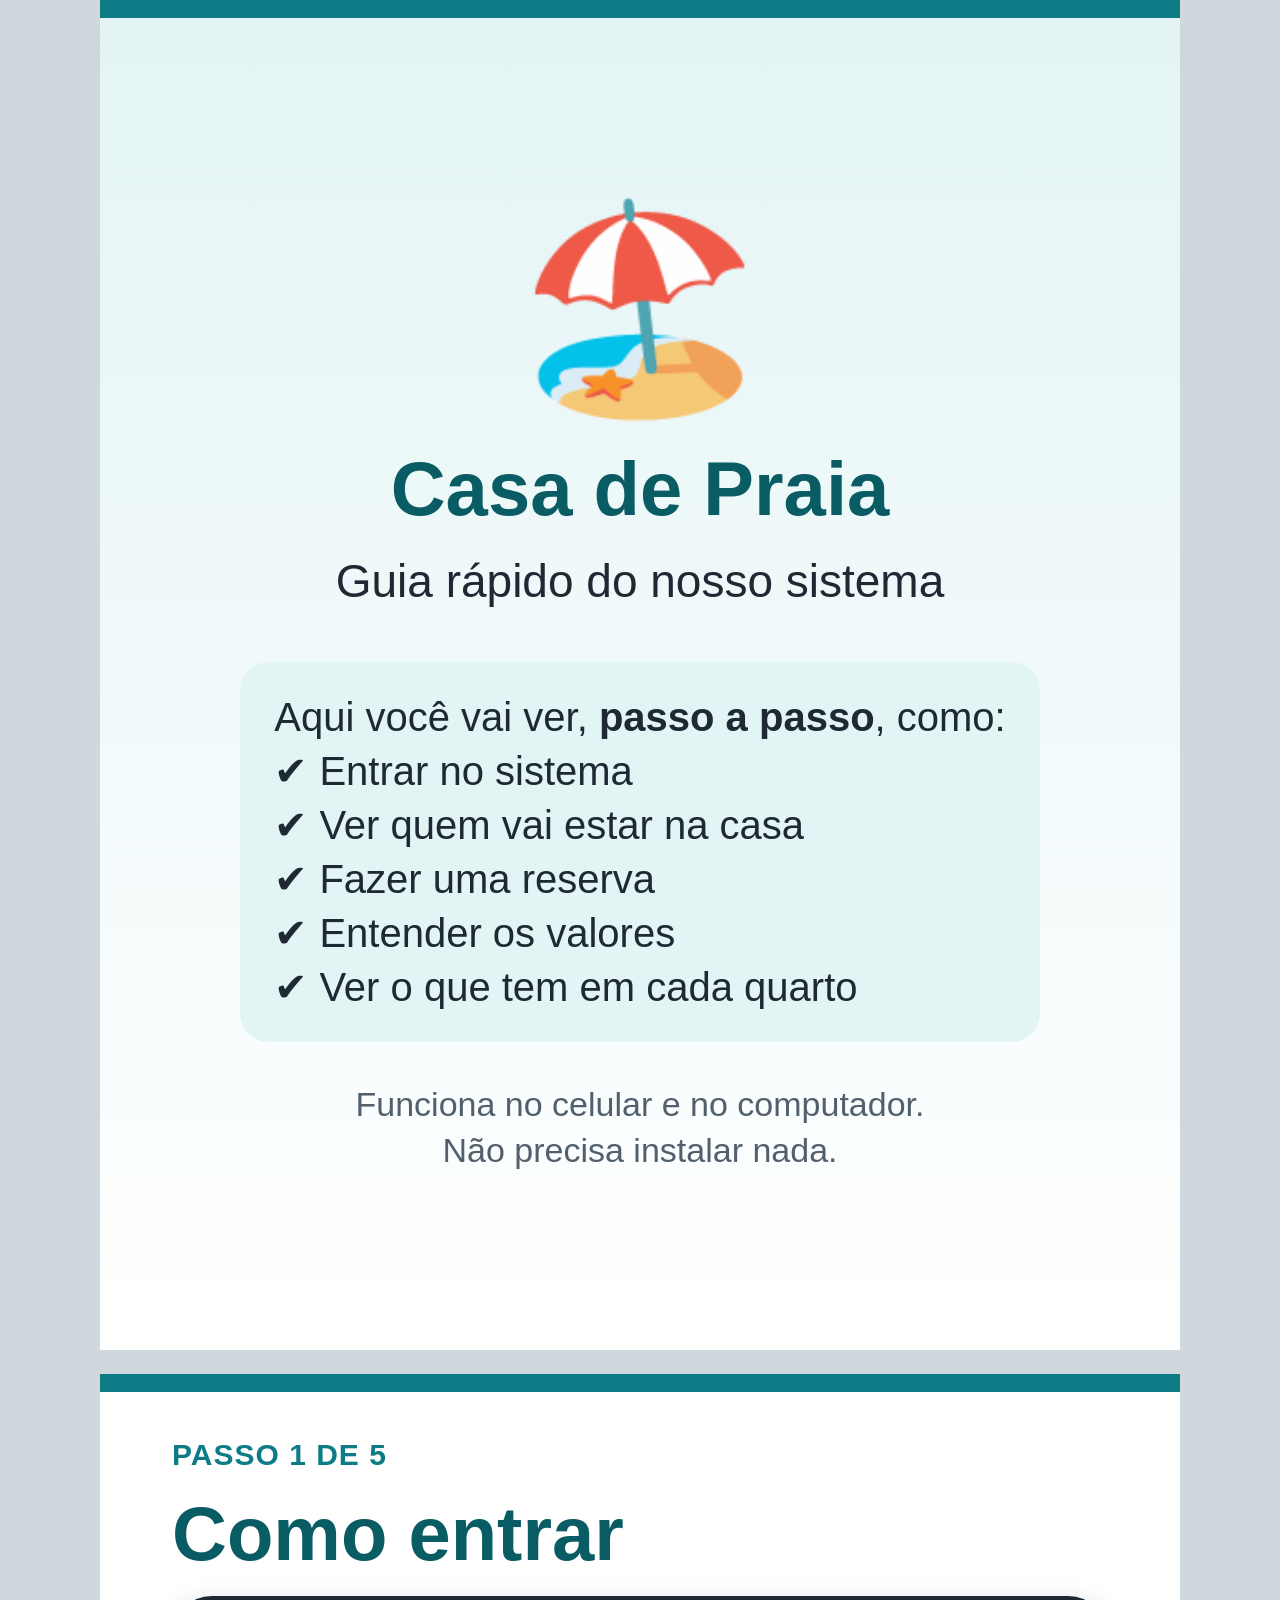
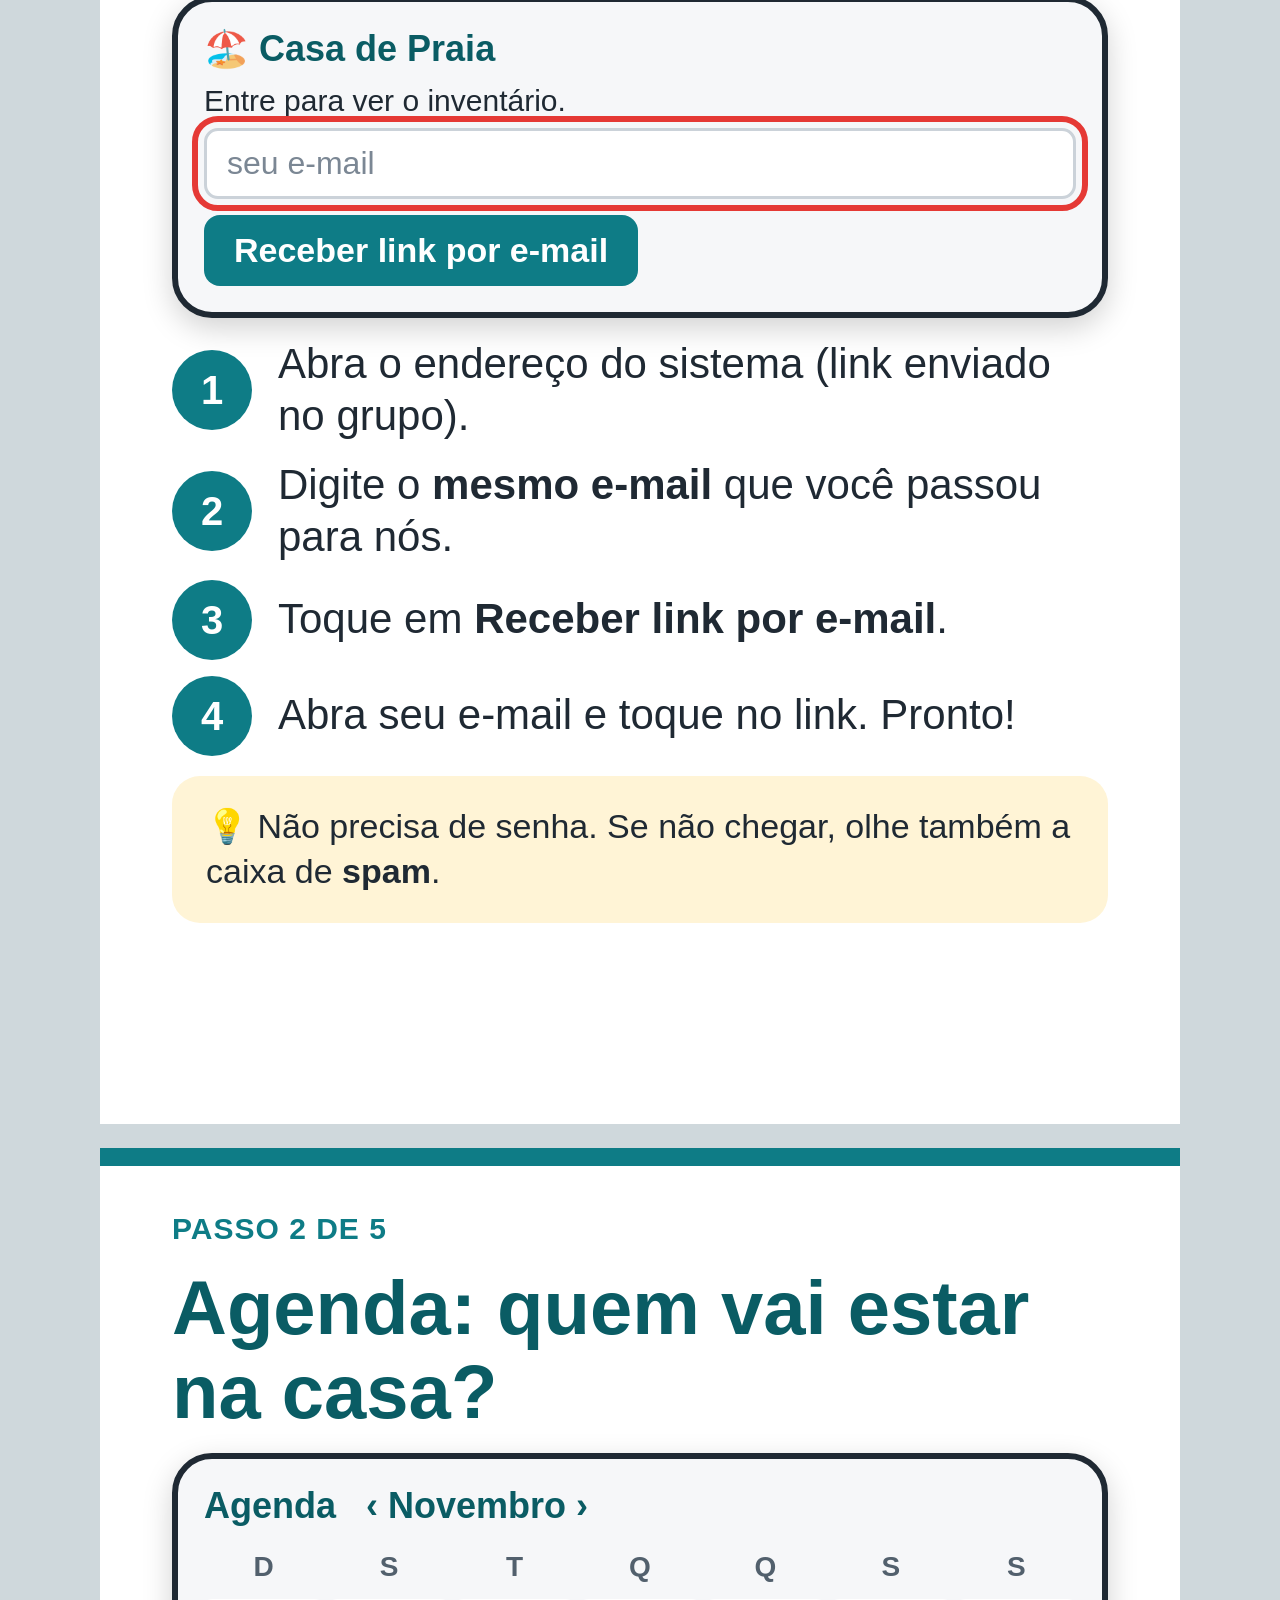
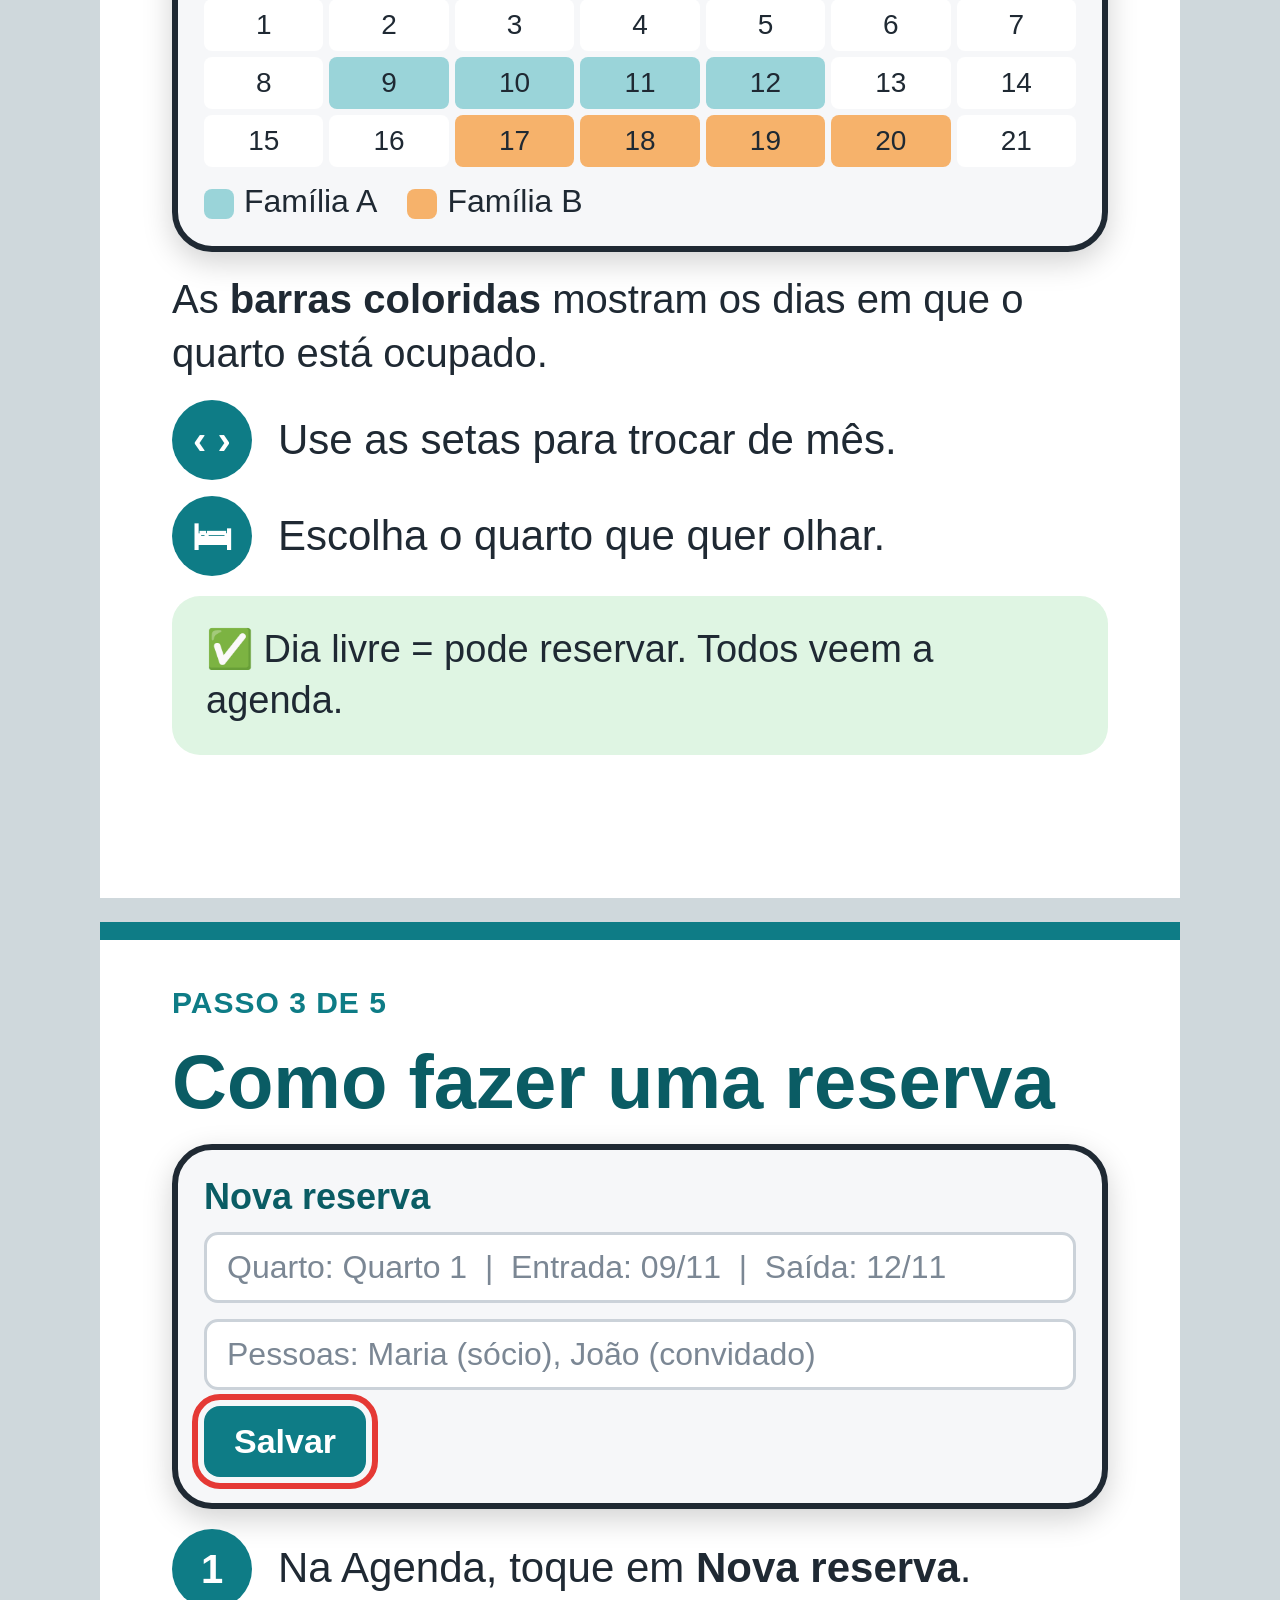
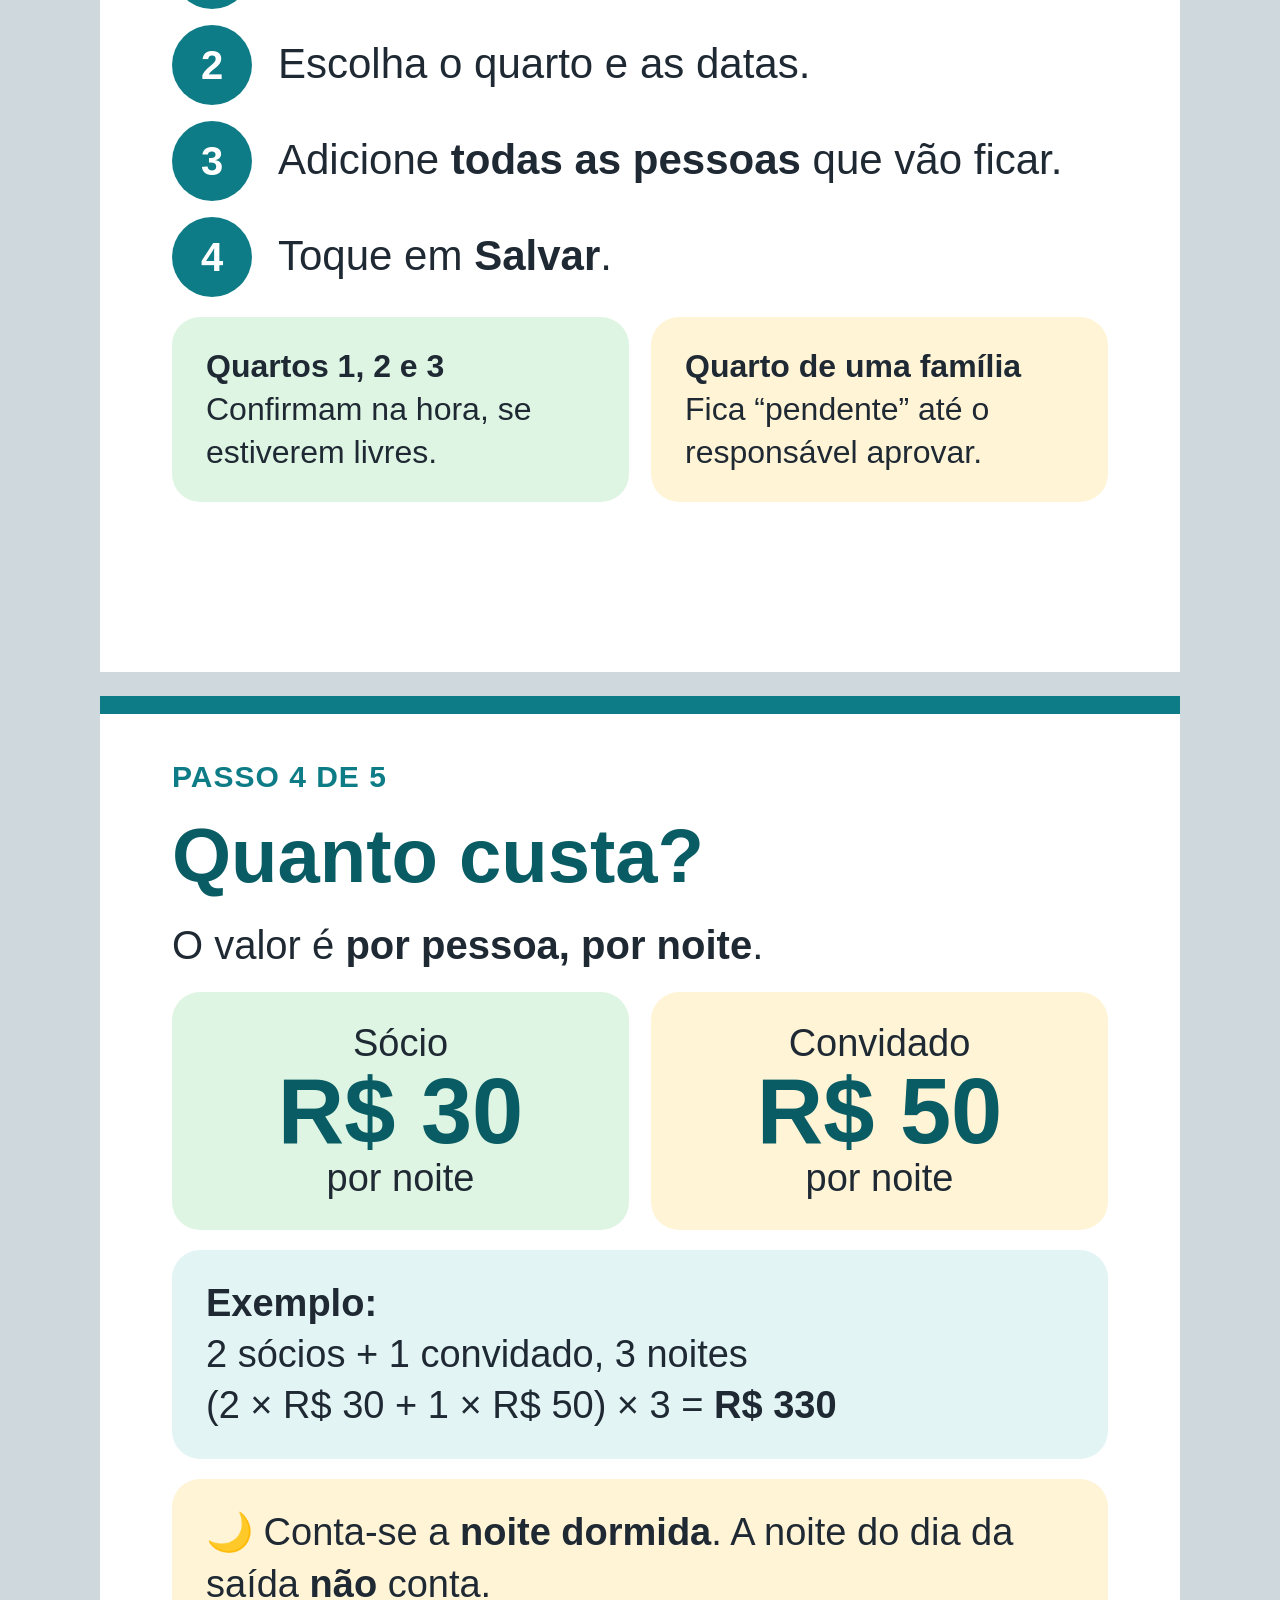
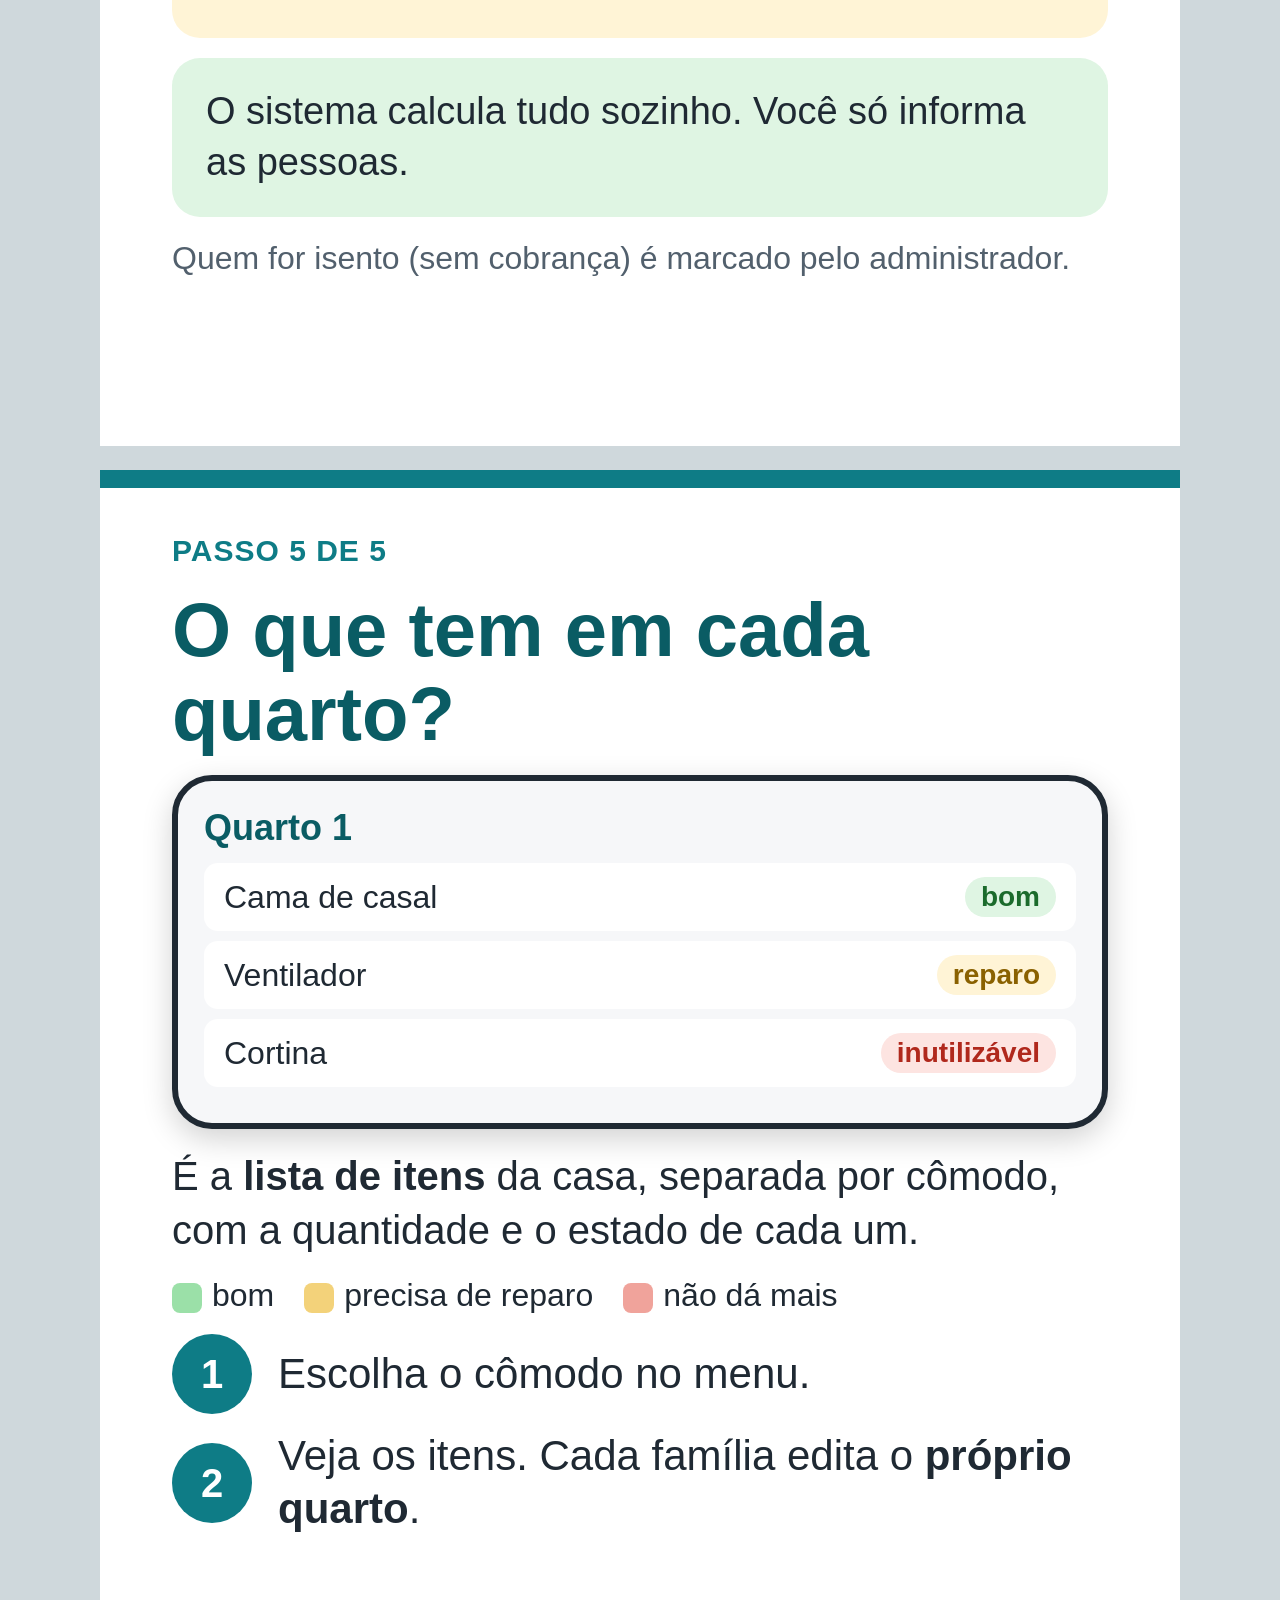
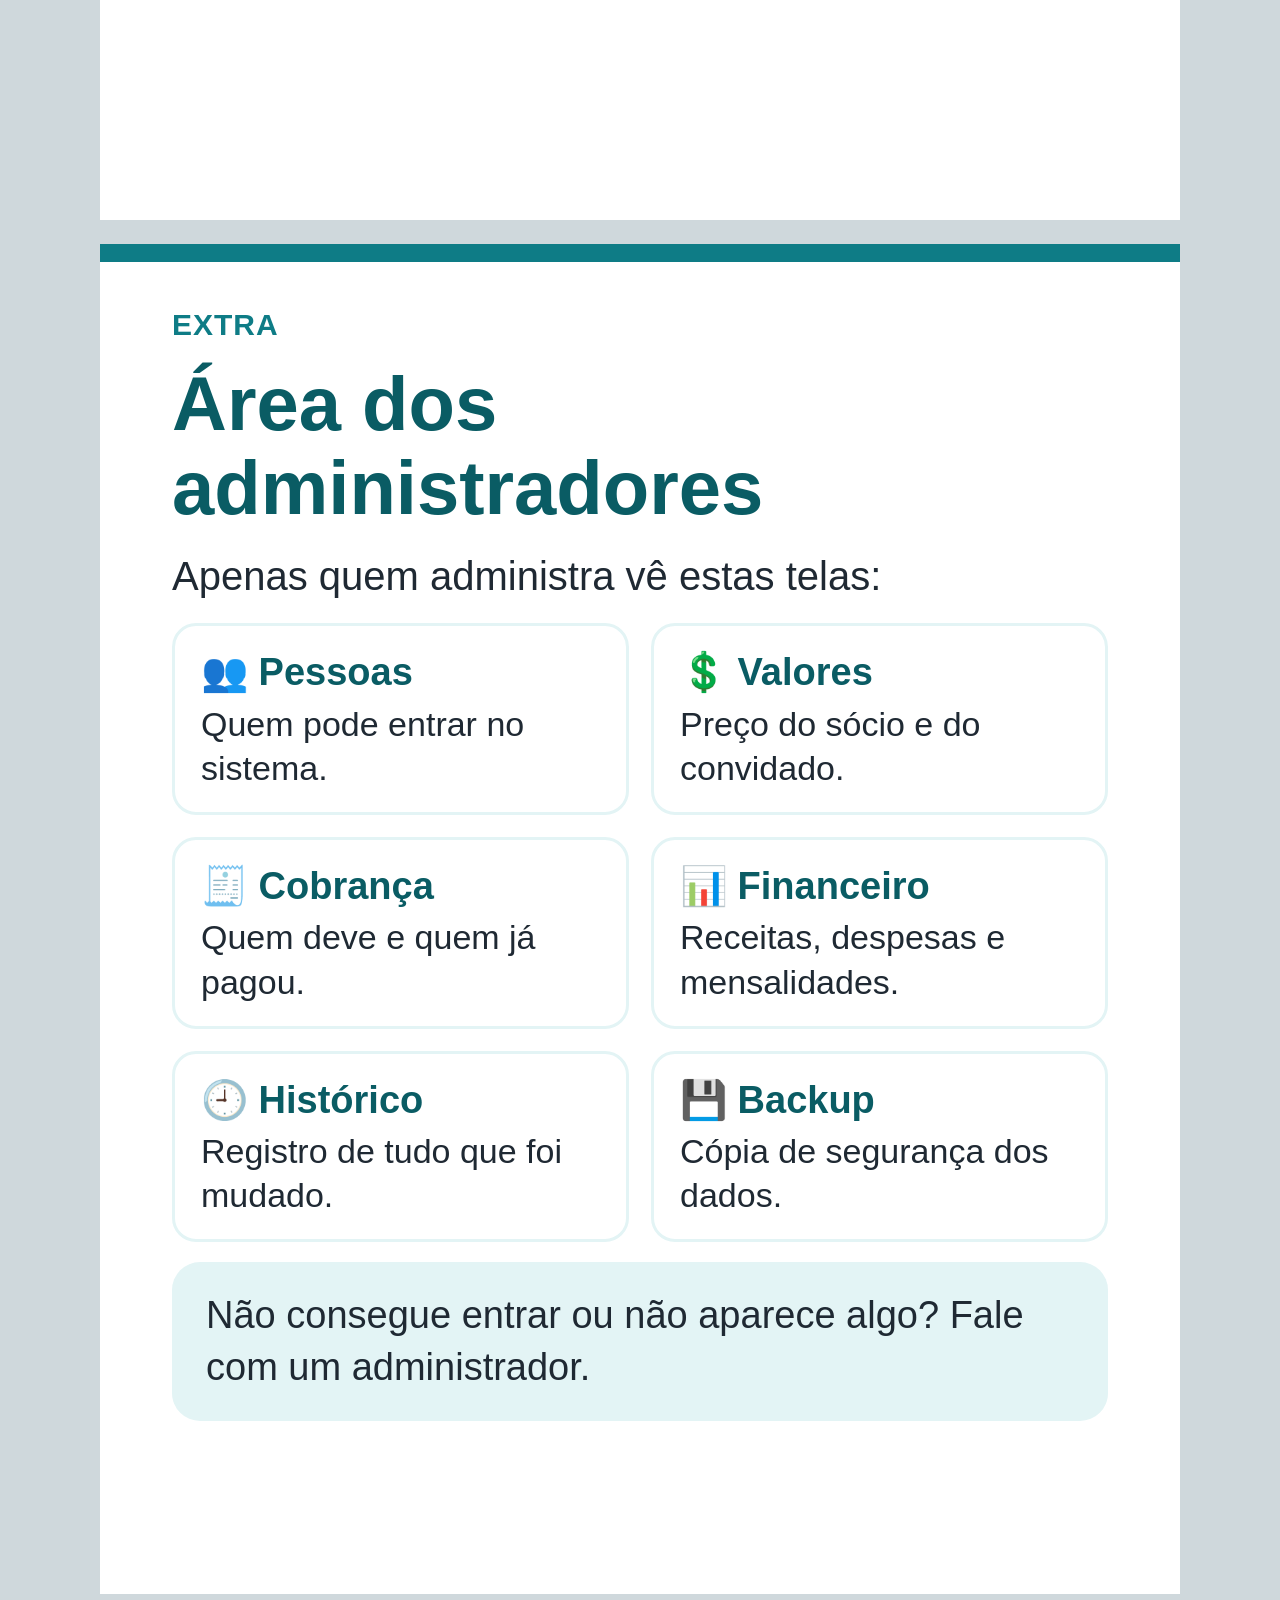
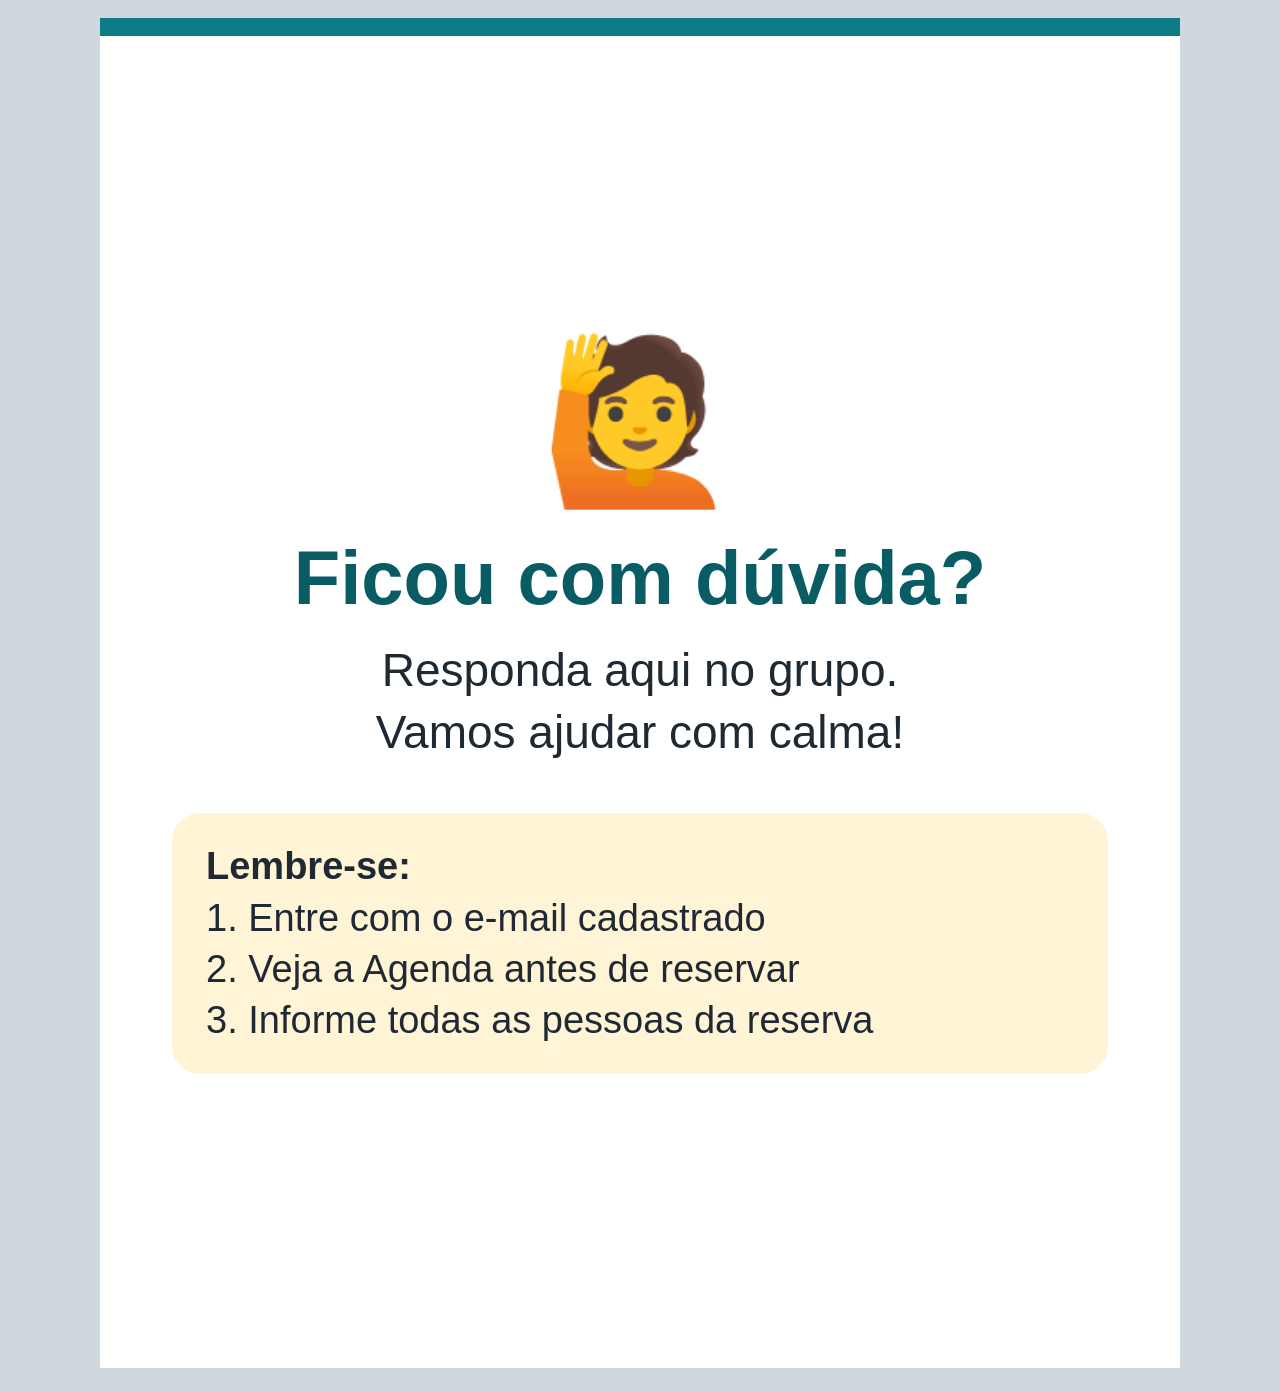
==== docs/guia.html @ c8634b5d "Add a comprehensive guide for the Casa de Praia system in HTML format Co-authored-by: Copilot <22355" ====
<!doctype html>
<html lang="pt-BR">
<head>
<meta charset="utf-8">
<meta name="viewport" content="width=device-width, initial-scale=1">
<title>Guia – Casa de Praia</title>
<style>
  :root { --p:#0e7c86; --pd:#0a5c64; --soft:#e3f4f5; --text:#1f2933; --muted:#52606d; --warn:#fff4d6; --ok:#dff5e3; --bad:#fde4e1; }
  * { box-sizing: border-box; }
  body { margin:0; background:#cfd8dc; font-family:"Segoe UI",Arial,sans-serif; color:var(--text); }
  .slide { width:1080px; height:1350px; margin:0 auto 24px; background:#fff; padding:56px 72px 40px; position:relative; overflow:hidden; display:flex; flex-direction:column; gap:20px; }
  .slide::before { content:""; position:absolute; left:0; right:0; top:0; height:18px; background:var(--p); }
  .num { font-size:30px; font-weight:700; color:var(--p); letter-spacing:1px; margin-top:8px; }
  h1 { font-size:76px; line-height:1.1; margin:0; color:var(--pd); }
  p { font-size:40px; line-height:1.35; margin:0; }
  .big { font-size:46px; }
  .muted { color:var(--muted); }
  .box { border-radius:28px; padding:28px 34px; font-size:38px; line-height:1.35; }
  .tip { background:var(--warn); } .okb { background:var(--ok); } .soft { background:var(--soft); }
  .steps { display:flex; flex-direction:column; gap:16px; }
  .step { display:flex; align-items:center; gap:26px; font-size:42px; line-height:1.25; }
  .step b.n { flex:none; width:80px; height:80px; border-radius:50%; background:var(--p); color:#fff; display:grid; place-items:center; font-size:40px; }
  .phone { border:6px solid #1f2933; border-radius:40px; background:#f6f7f9; padding:26px; font-size:32px; box-shadow:0 10px 30px rgba(0,0,0,.18); }
  .phone .title { font-weight:700; font-size:36px; color:var(--pd); margin-bottom:14px; }
  .btn { display:inline-block; background:var(--p); color:#fff; border-radius:16px; padding:16px 30px; font-weight:700; font-size:34px; }
  .input { background:#fff; border:3px solid #cbd2d9; border-radius:14px; padding:14px 20px; color:#7b8794; font-size:32px; margin:10px 0 16px; }
  .mark { outline:6px solid #e53935; outline-offset:6px; }
  .cal { display:grid; grid-template-columns:repeat(7,1fr); gap:6px; text-align:center; font-size:28px; }
  .cal span { padding:10px 0; border-radius:8px; background:#fff; }
  .cal .h { background:none; font-weight:700; color:var(--muted); }
  .cal .a { background:#9ad4d9; } .cal .b { background:#f6b26b; }
  .legend { display:flex; gap:30px; font-size:32px; flex-wrap:wrap; }
  .dot { display:inline-block; width:30px; height:30px; border-radius:8px; vertical-align:middle; margin-right:10px; }
  .row { display:flex; justify-content:space-between; align-items:center; background:#fff; border-radius:14px; padding:14px 20px; margin-bottom:10px; font-size:32px; }
  .tag { padding:4px 16px; border-radius:20px; font-weight:700; font-size:28px; }
  .g { background:var(--ok); color:#1b6b2c; } .y { background:var(--warn); color:#8a6100; } .r { background:var(--bad); color:#b0281c; }
  .grid2 { display:grid; grid-template-columns:1fr 1fr; gap:22px; }
  .card { background:#fff; border:3px solid var(--soft); border-radius:24px; padding:22px 26px; font-size:34px; line-height:1.3; }
  .card b { color:var(--pd); display:block; font-size:38px; margin-bottom:4px; }
  .price { text-align:center; border-radius:28px; padding:30px 20px; }
  .price strong { display:block; font-size:92px; color:var(--pd); line-height:1; }
  .price span { font-size:38px; }
  .hide { display:none !important; }
</style>
</head>
<body>

<section class="slide" id="s1" style="justify-content:center;align-items:center;text-align:center;background:linear-gradient(#e3f4f5,#fff)">
  <div style="font-size:200px">🏖️</div>
  <h1>Casa de Praia</h1>
  <p class="big">Guia rápido do nosso sistema</p>
  <div class="box soft" style="margin-top:30px;text-align:left">
    <p>Aqui você vai ver, <b>passo a passo</b>, como:</p>
    <p>✔ Entrar no sistema<br>✔ Ver quem vai estar na casa<br>✔ Fazer uma reserva<br>✔ Entender os valores<br>✔ Ver o que tem em cada quarto</p>
  </div>
  <p class="muted" style="font-size:34px;margin-top:20px">Funciona no celular e no computador.<br>Não precisa instalar nada.</p>
</section>

<section class="slide" id="s2">
  <div class="num">PASSO 1 DE 5</div>
  <h1>Como entrar</h1>
  <div class="phone">
    <div class="title">🏖️ Casa de Praia</div>
    <div style="font-size:30px;margin-bottom:8px">Entre para ver o inventário.</div>
    <div class="input mark">seu e-mail</div>
    <span class="btn">Receber link por e-mail</span>
  </div>
  <div class="steps">
    <div class="step"><b class="n">1</b><span>Abra o endereço do sistema (link enviado no grupo).</span></div>
    <div class="step"><b class="n">2</b><span>Digite o <b>mesmo e-mail</b> que você passou para nós.</span></div>
    <div class="step"><b class="n">3</b><span>Toque em <b>Receber link por e-mail</b>.</span></div>
    <div class="step"><b class="n">4</b><span>Abra seu e-mail e toque no link. Pronto!</span></div>
  </div>
  <div class="box tip" style="font-size:34px">💡 Não precisa de senha. Se não chegar, olhe também a caixa de <b>spam</b>.</div>
</section>

<section class="slide" id="s3">
  <div class="num">PASSO 2 DE 5</div>
  <h1>Agenda: quem vai estar na casa?</h1>
  <div class="phone">
    <div class="title">Agenda &nbsp; ‹ Novembro ›</div>
    <div class="cal">
      <span class="h">D</span><span class="h">S</span><span class="h">T</span><span class="h">Q</span><span class="h">Q</span><span class="h">S</span><span class="h">S</span>
      <span>1</span><span>2</span><span>3</span><span>4</span><span>5</span><span>6</span><span>7</span>
      <span>8</span><span class="a">9</span><span class="a">10</span><span class="a">11</span><span class="a">12</span><span>13</span><span>14</span>
      <span>15</span><span>16</span><span class="b">17</span><span class="b">18</span><span class="b">19</span><span class="b">20</span><span>21</span>
    </div>
    <div class="legend" style="margin-top:16px"><span><i class="dot" style="background:#9ad4d9"></i>Família A</span><span><i class="dot" style="background:#f6b26b"></i>Família B</span></div>
  </div>
  <p>As <b>barras coloridas</b> mostram os dias em que o quarto está ocupado.</p>
  <div class="steps">
    <div class="step"><b class="n">‹ ›</b><span>Use as setas para trocar de mês.</span></div>
    <div class="step"><b class="n">🛏</b><span>Escolha o quarto que quer olhar.</span></div>
  </div>
  <div class="box okb">✅ Dia livre = pode reservar. Todos veem a agenda.</div>
</section>

<section class="slide" id="s4">
  <div class="num">PASSO 3 DE 5</div>
  <h1>Como fazer uma reserva</h1>
  <div class="phone">
    <div class="title">Nova reserva</div>
    <div class="input">Quarto: Quarto 1 &nbsp;|&nbsp; Entrada: 09/11 &nbsp;|&nbsp; Saída: 12/11</div>
    <div class="input">Pessoas: Maria (sócio), João (convidado)</div>
    <span class="btn mark">Salvar</span>
  </div>
  <div class="steps">
    <div class="step"><b class="n">1</b><span>Na Agenda, toque em <b>Nova reserva</b>.</span></div>
    <div class="step"><b class="n">2</b><span>Escolha o quarto e as datas.</span></div>
    <div class="step"><b class="n">3</b><span>Adicione <b>todas as pessoas</b> que vão ficar.</span></div>
    <div class="step"><b class="n">4</b><span>Toque em <b>Salvar</b>.</span></div>
  </div>
  <div class="grid2">
    <div class="box okb" style="font-size:32px"><b>Quartos 1, 2 e 3</b><br>Confirmam na hora, se estiverem livres.</div>
    <div class="box tip" style="font-size:32px"><b>Quarto de uma família</b><br>Fica “pendente” até o responsável aprovar.</div>
  </div>
</section>

<section class="slide" id="s5">
  <div class="num">PASSO 4 DE 5</div>
  <h1>Quanto custa?</h1>
  <p>O valor é <b>por pessoa, por noite</b>.</p>
  <div class="grid2">
    <div class="price okb"><span>Sócio</span><strong>R$ 30</strong><span>por noite</span></div>
    <div class="price tip"><span>Convidado</span><strong>R$ 50</strong><span>por noite</span></div>
  </div>
  <div class="box soft">
    <b>Exemplo:</b><br>
    2 sócios + 1 convidado, 3 noites<br>
    (2 × R$ 30 + 1 × R$ 50) × 3 = <b>R$ 330</b>
  </div>
  <div class="box tip">🌙 Conta-se a <b>noite dormida</b>. A noite do dia da saída <b>não</b> conta.</div>
  <div class="box okb">O sistema calcula tudo sozinho. Você só informa as pessoas.</div>
  <p class="muted" style="font-size:32px">Quem for isento (sem cobrança) é marcado pelo administrador.</p>
</section>

<section class="slide" id="s6">
  <div class="num">PASSO 5 DE 5</div>
  <h1>O que tem em cada quarto?</h1>
  <div class="phone">
    <div class="title">Quarto 1</div>
    <div class="row"><span>Cama de casal</span><span class="tag g">bom</span></div>
    <div class="row"><span>Ventilador</span><span class="tag y">reparo</span></div>
    <div class="row"><span>Cortina</span><span class="tag r">inutilizável</span></div>
  </div>
  <p>É a <b>lista de itens</b> da casa, separada por cômodo, com a quantidade e o estado de cada um.</p>
  <div class="legend">
    <span><i class="dot" style="background:#9be0a8"></i>bom</span>
    <span><i class="dot" style="background:#f3d27a"></i>precisa de reparo</span>
    <span><i class="dot" style="background:#f0a39b"></i>não dá mais</span>
  </div>
  <div class="steps">
    <div class="step"><b class="n">1</b><span>Escolha o cômodo no menu.</span></div>
    <div class="step"><b class="n">2</b><span>Veja os itens. Cada família edita o <b>próprio quarto</b>.</span></div>
  </div>
</section>

<section class="slide" id="s7">
  <div class="num">EXTRA</div>
  <h1>Área dos administradores</h1>
  <p>Apenas quem administra vê estas telas:</p>
  <div class="grid2">
    <div class="card"><b>👥 Pessoas</b>Quem pode entrar no sistema.</div>
    <div class="card"><b>💲 Valores</b>Preço do sócio e do convidado.</div>
    <div class="card"><b>🧾 Cobrança</b>Quem deve e quem já pagou.</div>
    <div class="card"><b>📊 Financeiro</b>Receitas, despesas e mensalidades.</div>
    <div class="card"><b>🕘 Histórico</b>Registro de tudo que foi mudado.</div>
    <div class="card"><b>💾 Backup</b>Cópia de segurança dos dados.</div>
  </div>
  <div class="box soft">Não consegue entrar ou não aparece algo? Fale com um administrador.</div>
</section>

<section class="slide" id="s8" style="justify-content:center;text-align:center">
  <div style="font-size:160px">🙋</div>
  <h1>Ficou com dúvida?</h1>
  <p class="big">Responda aqui no grupo.<br>Vamos ajudar com calma!</p>
  <div class="box tip" style="text-align:left;margin-top:30px">
    <b>Lembre-se:</b><br>
    1. Entre com o e-mail cadastrado<br>
    2. Veja a Agenda antes de reservar<br>
    3. Informe todas as pessoas da reserva
  </div>
</section>

<script>
  const s = new URLSearchParams(location.search).get('s');
  if (s) {
    document.querySelectorAll('.slide').forEach(e => { e.classList.toggle('hide', e.id !== 's' + s); e.style.margin = '0'; });
    document.body.style.background = '#fff';
  }
</script>
</body>
</html>
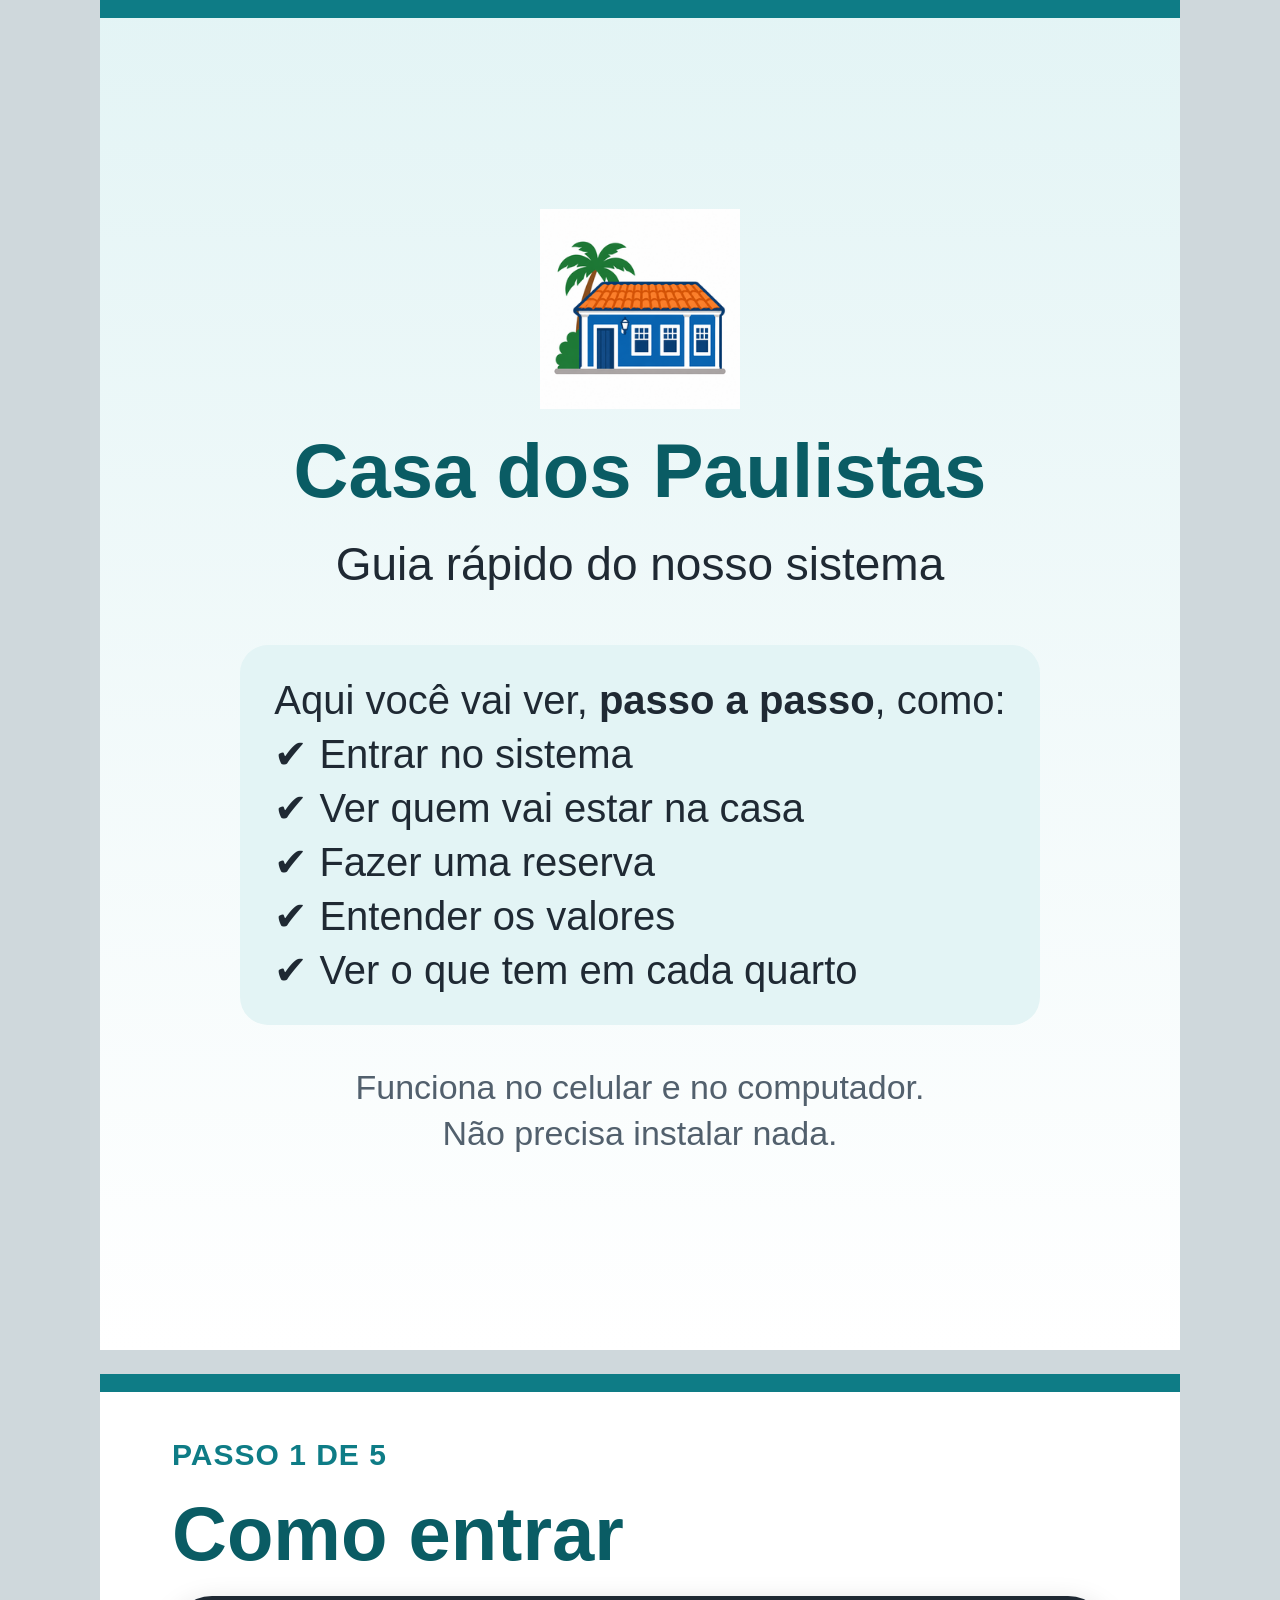
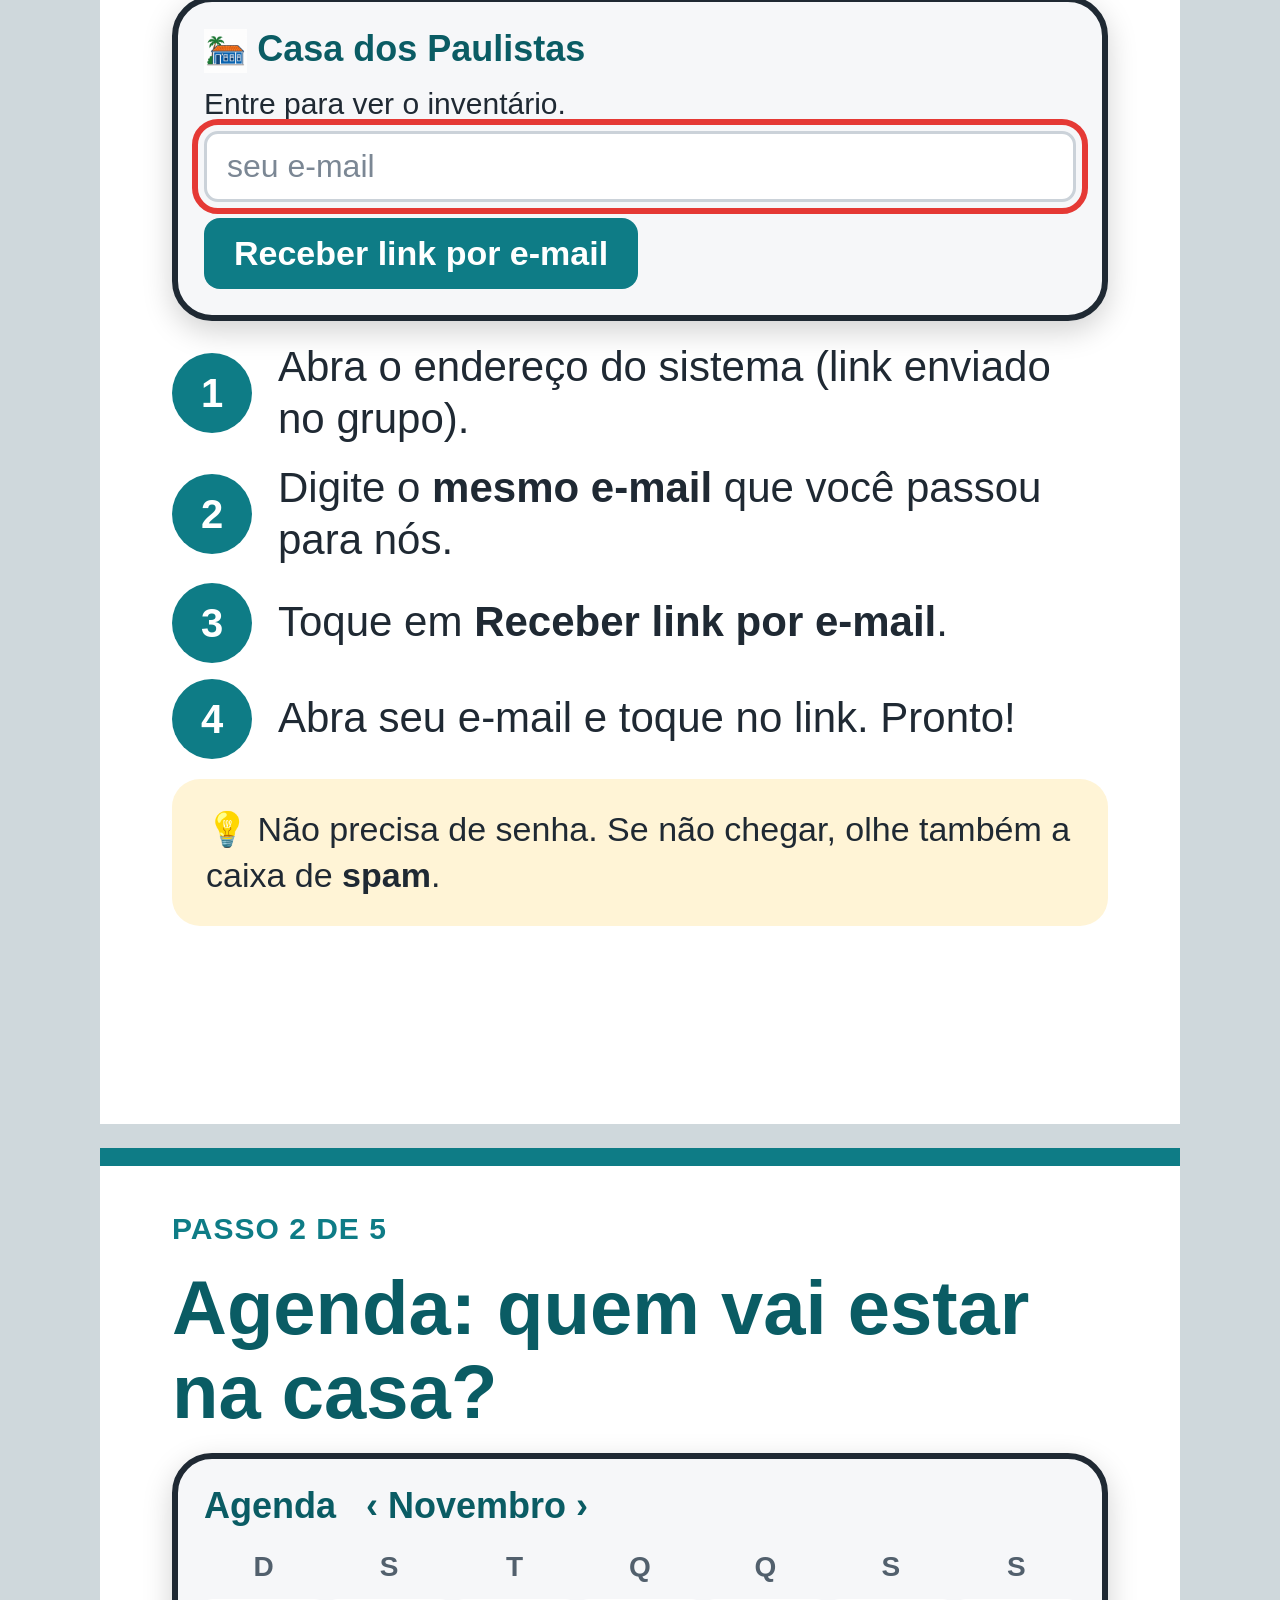
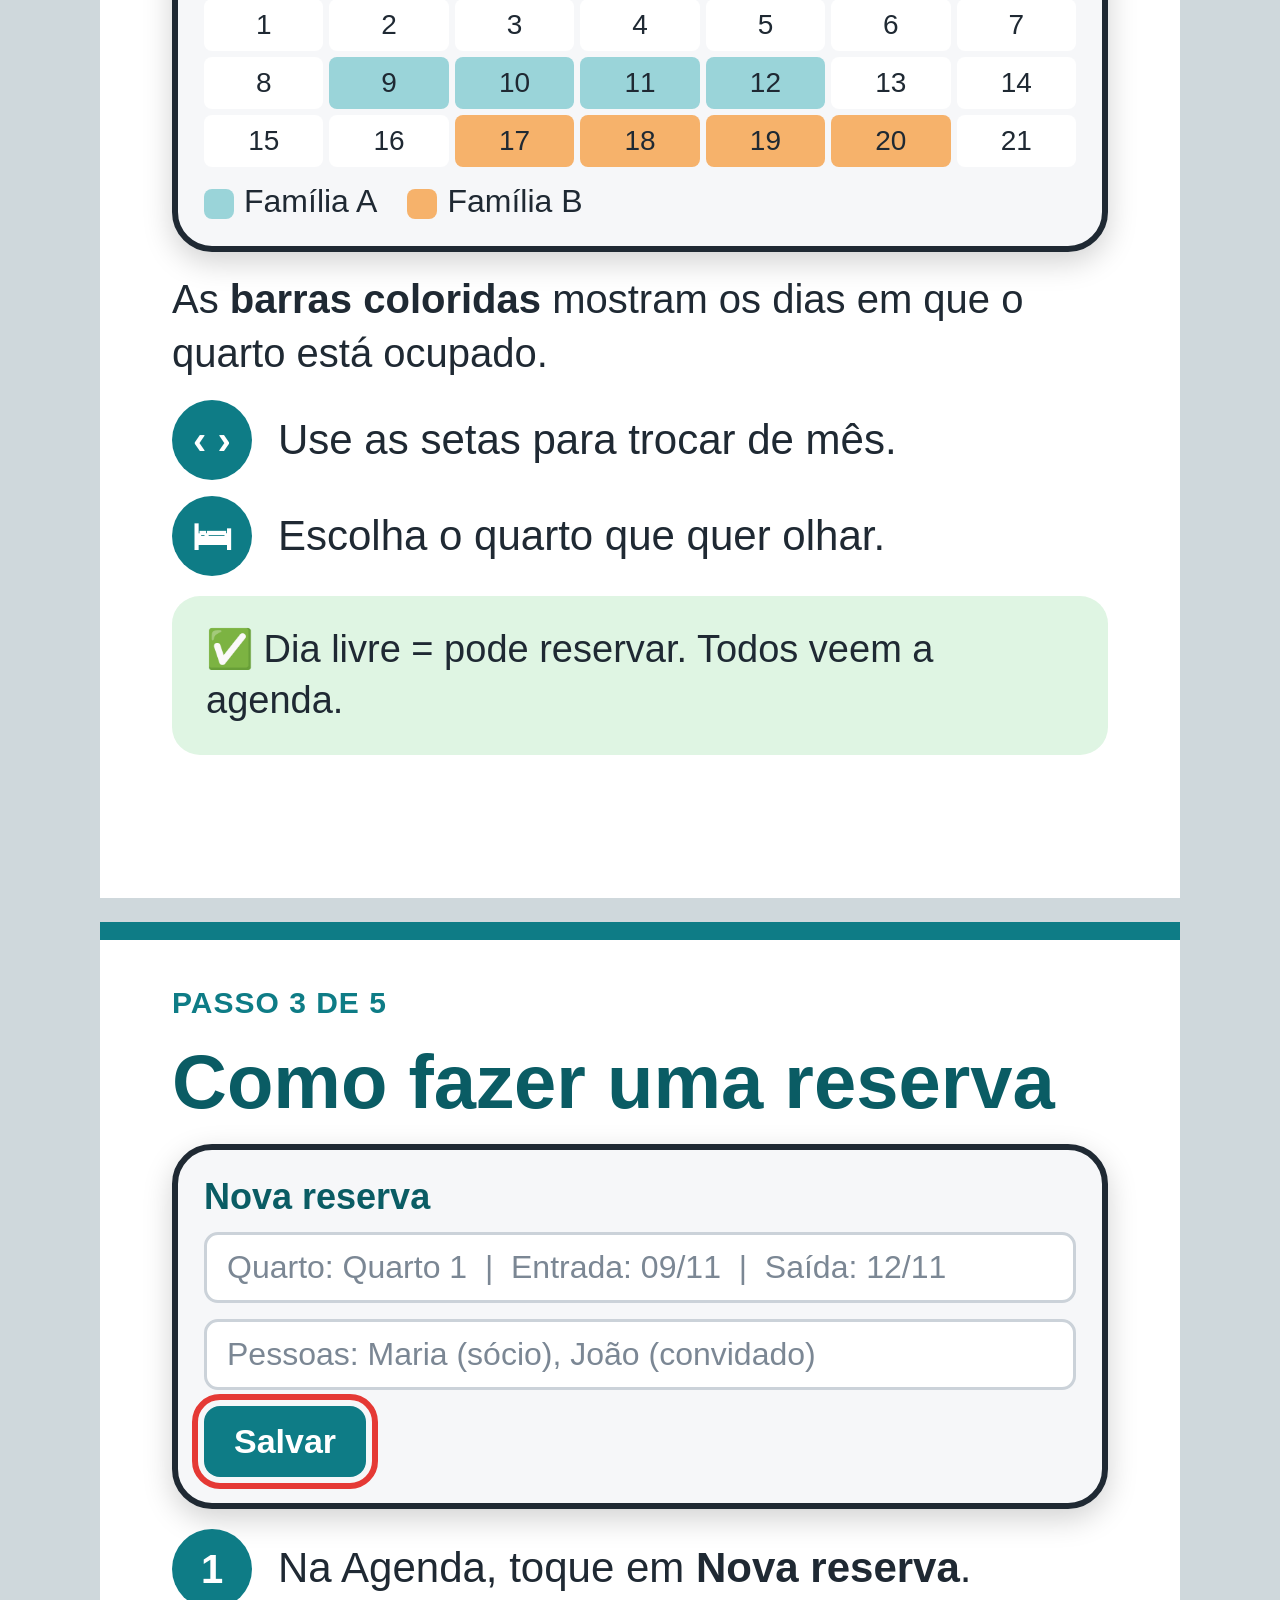
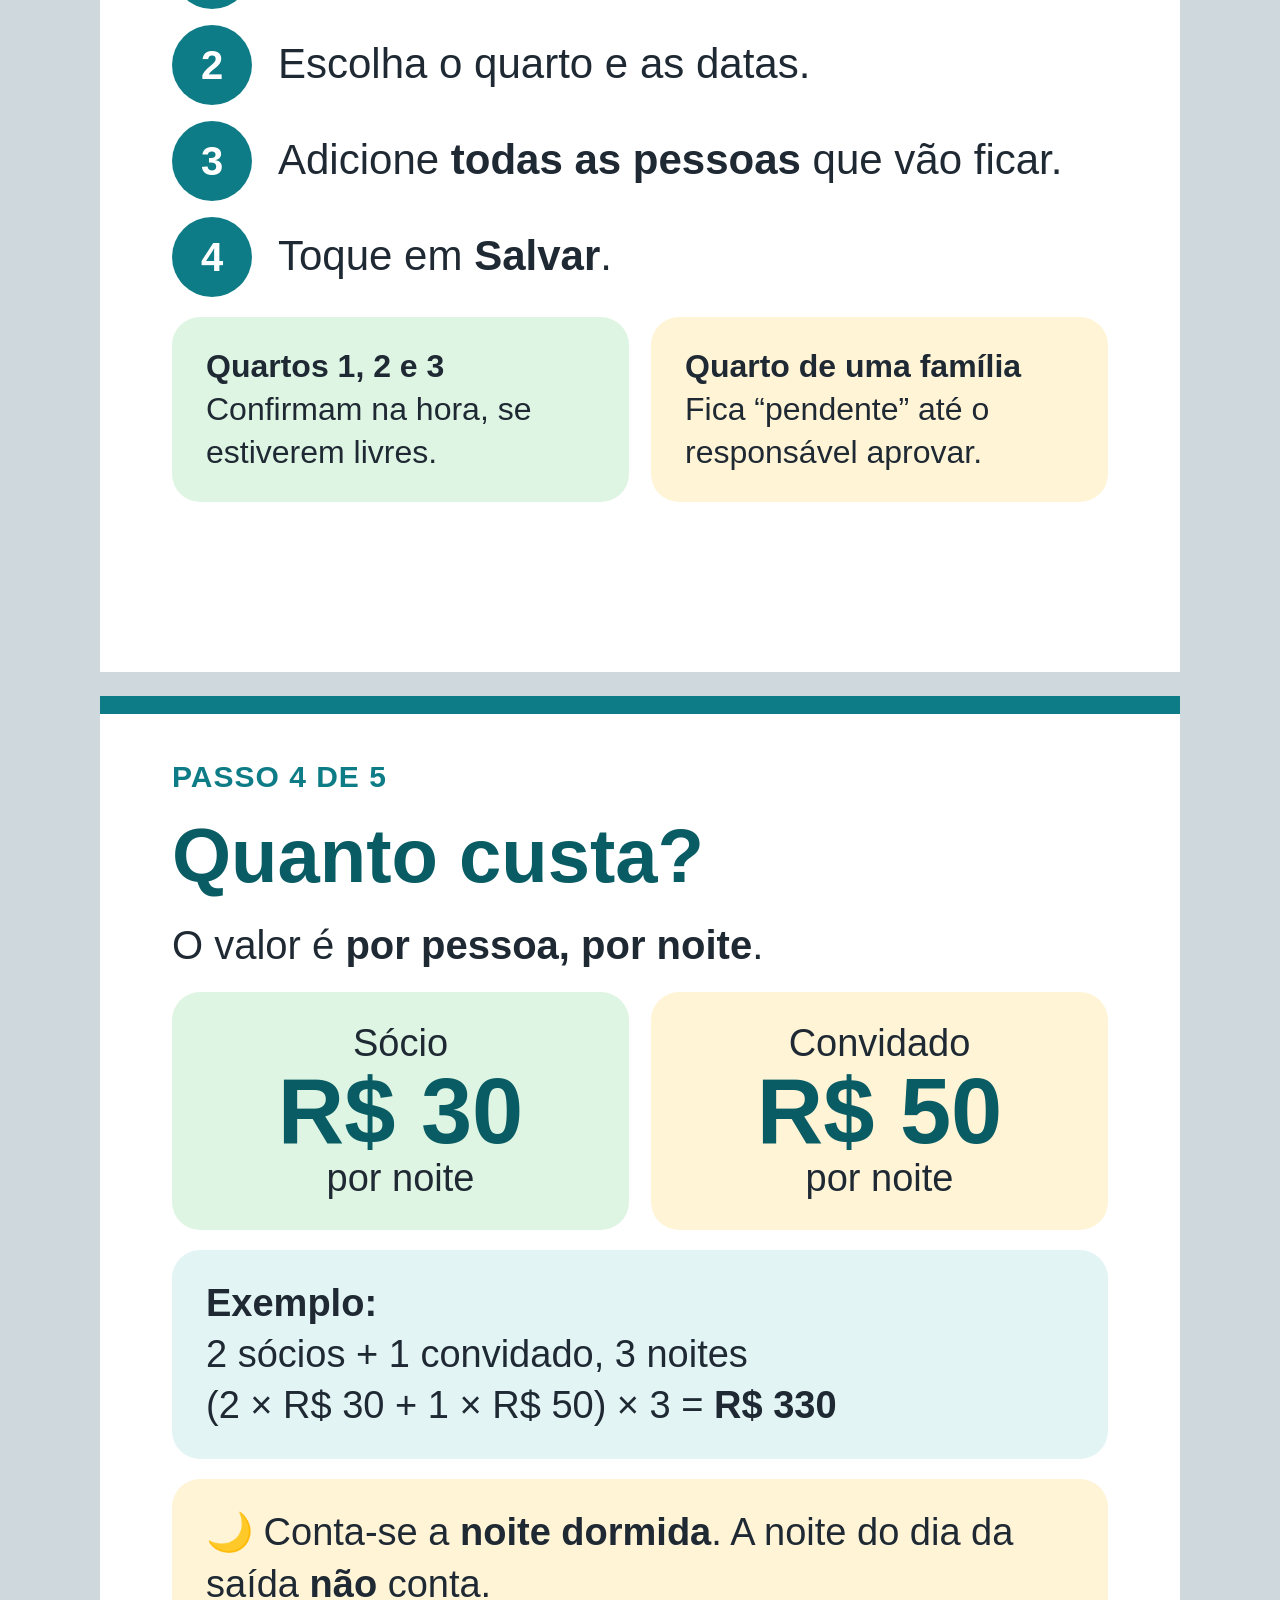
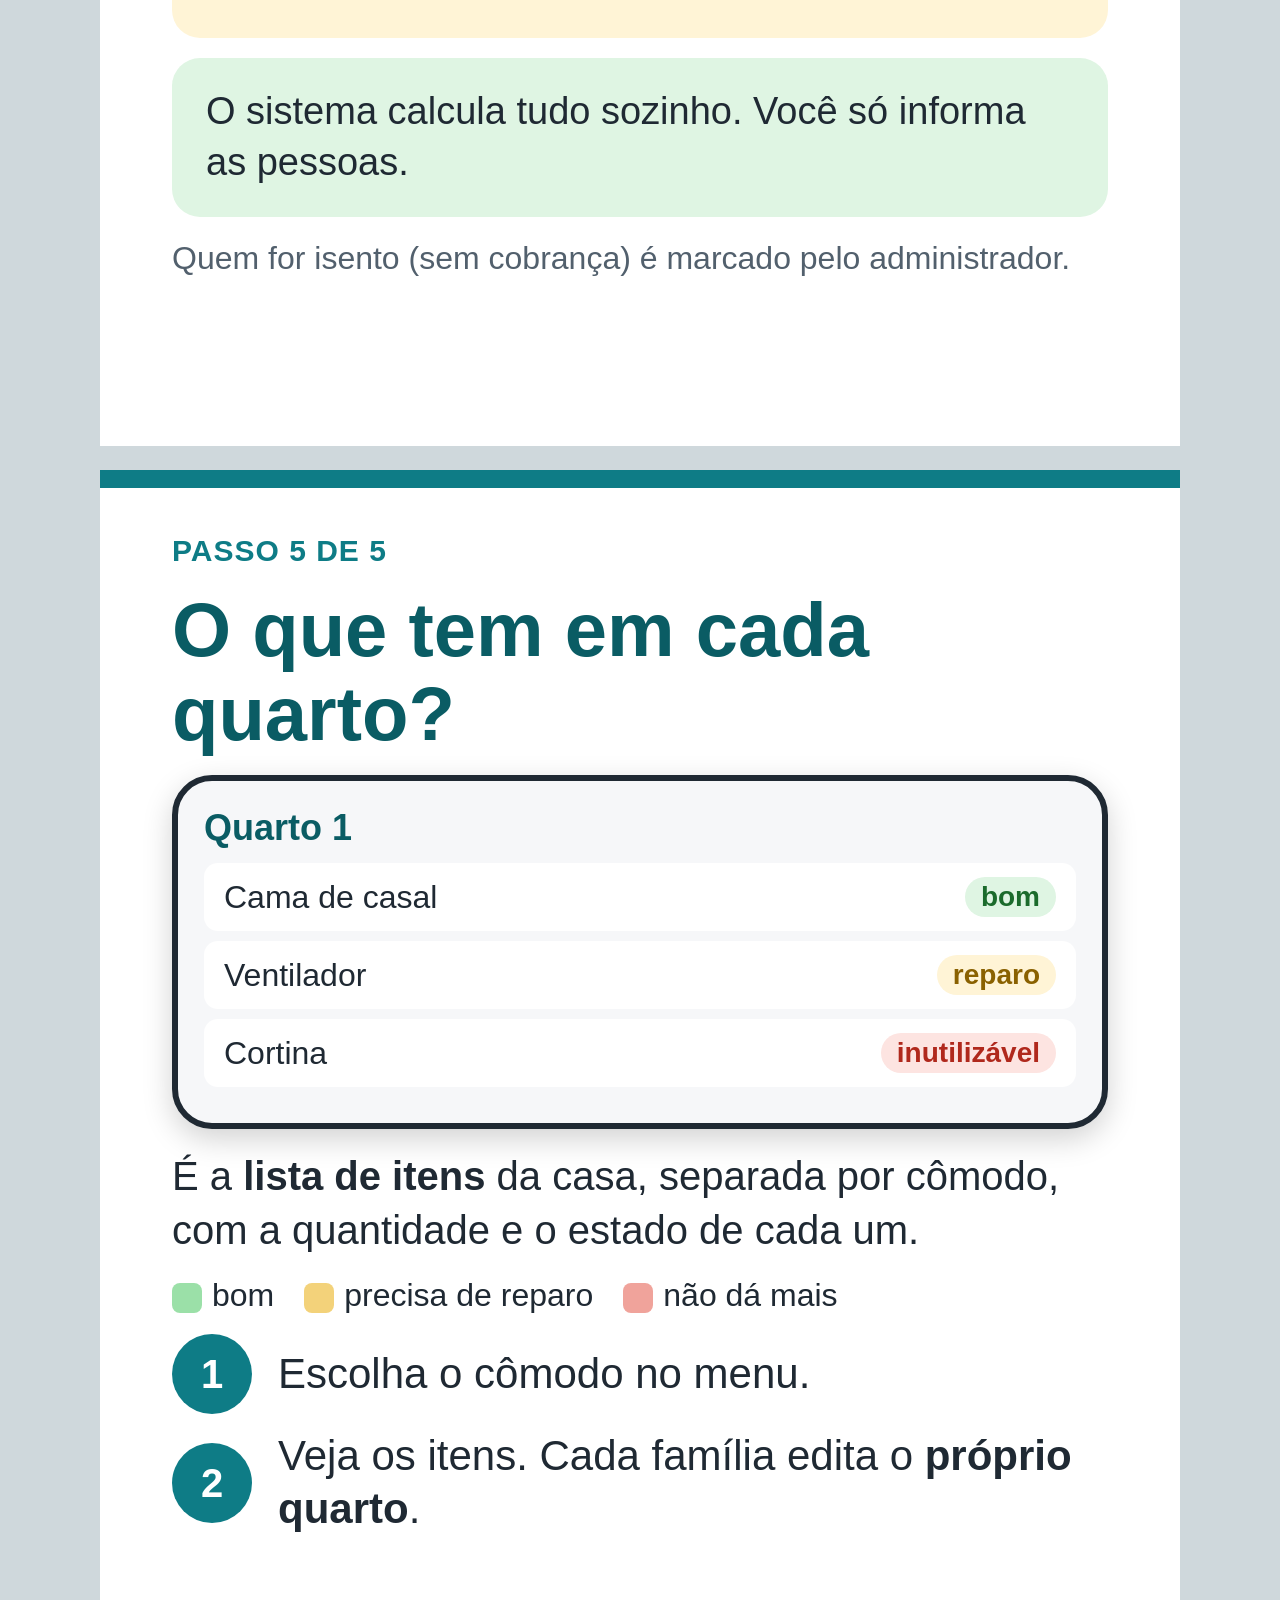
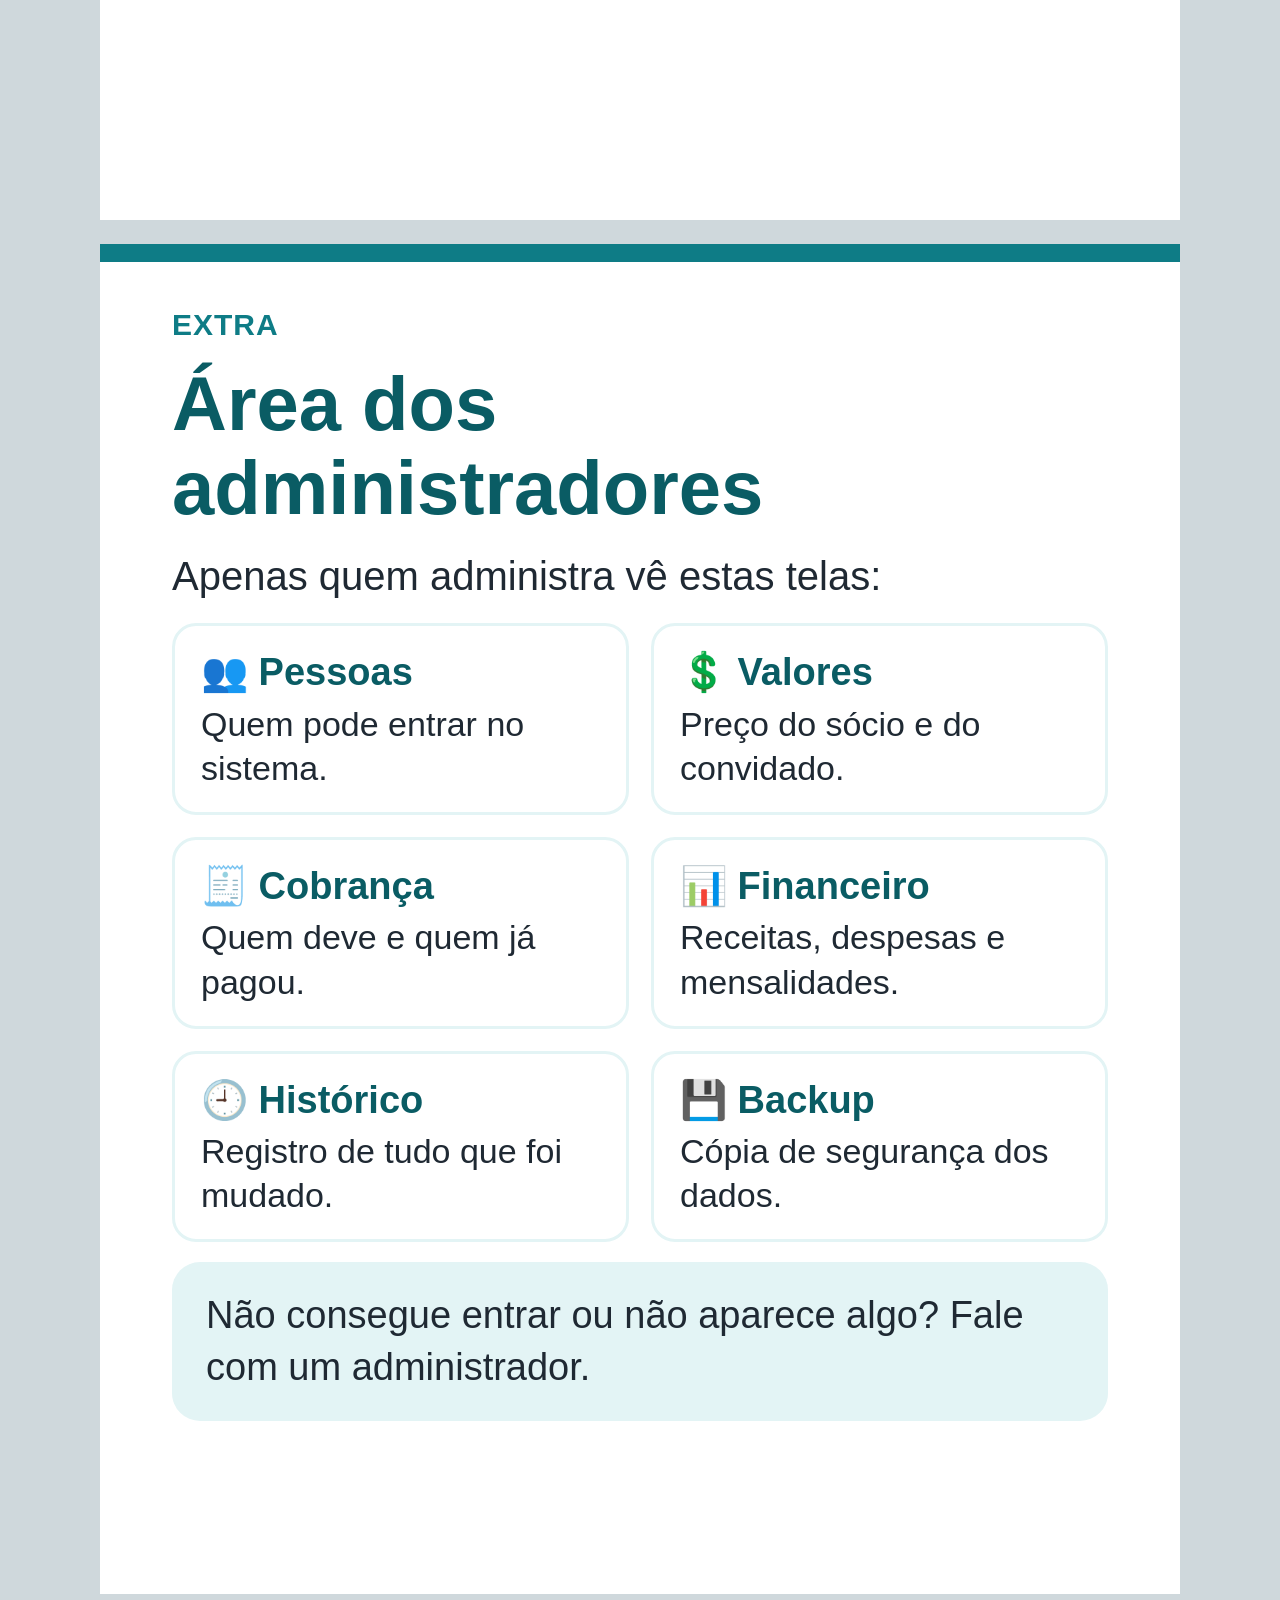
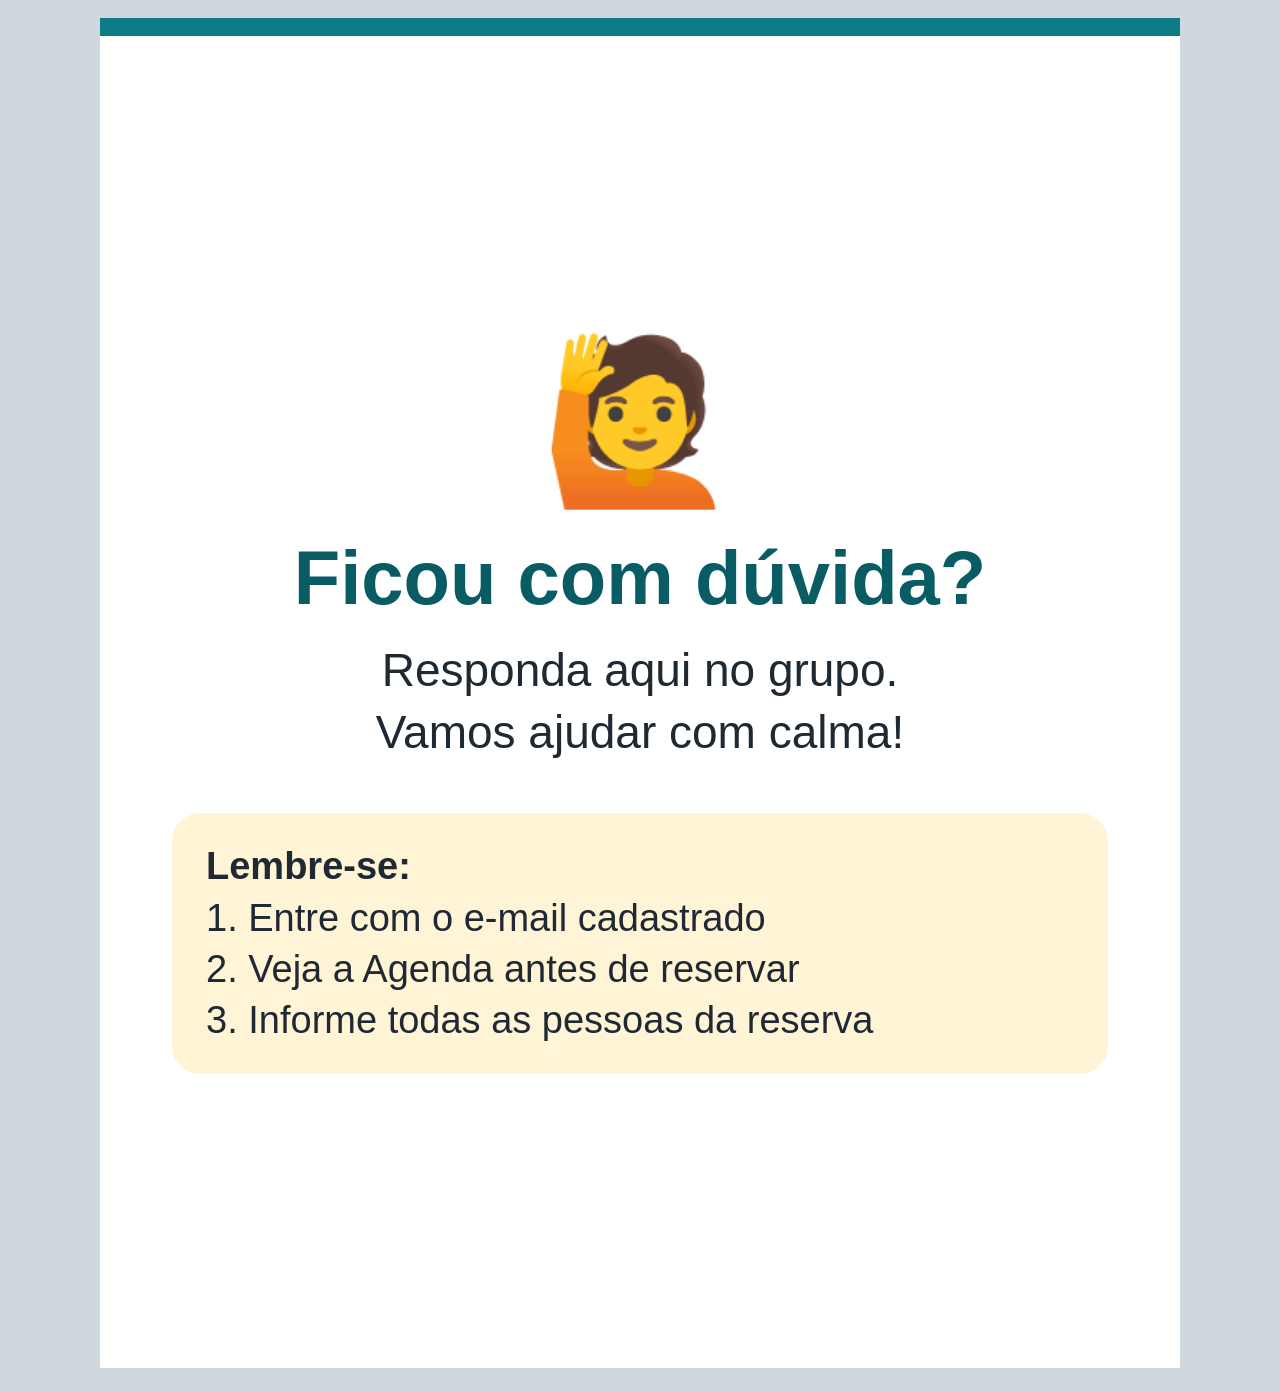
==== commit 63d6d392: "feat: update project name to "Casa dos Paulistas" and add branding image" ====
--- a/docs/guia.html
+++ b/docs/guia.html
@@ -3,7 +3,7 @@
 <head>
 <meta charset="utf-8">
 <meta name="viewport" content="width=device-width, initial-scale=1">
-<title>Guia – Casa de Praia</title>
+<title>Guia – Casa dos Paulistas</title>
 <style>
   :root { --p:#0e7c86; --pd:#0a5c64; --soft:#e3f4f5; --text:#1f2933; --muted:#52606d; --warn:#fff4d6; --ok:#dff5e3; --bad:#fde4e1; }
   * { box-sizing: border-box; }
@@ -46,8 +46,8 @@
 <body>
 
 <section class="slide" id="s1" style="justify-content:center;align-items:center;text-align:center;background:linear-gradient(#e3f4f5,#fff)">
-  <div style="font-size:200px">🏖️</div>
-  <h1>Casa de Praia</h1>
+  <img src="../casa-dos-paulistas.png" alt="" width="200" height="200">
+  <h1>Casa dos Paulistas</h1>
   <p class="big">Guia rápido do nosso sistema</p>
   <div class="box soft" style="margin-top:30px;text-align:left">
     <p>Aqui você vai ver, <b>passo a passo</b>, como:</p>
@@ -60,7 +60,7 @@
   <div class="num">PASSO 1 DE 5</div>
   <h1>Como entrar</h1>
   <div class="phone">
-    <div class="title">🏖️ Casa de Praia</div>
+    <div class="title"><img src="../casa-dos-paulistas.png" alt="" style="width:1.2em;height:1.2em;object-fit:contain;vertical-align:middle"> Casa dos Paulistas</div>
     <div style="font-size:30px;margin-bottom:8px">Entre para ver o inventário.</div>
     <div class="input mark">seu e-mail</div>
     <span class="btn">Receber link por e-mail</span>
